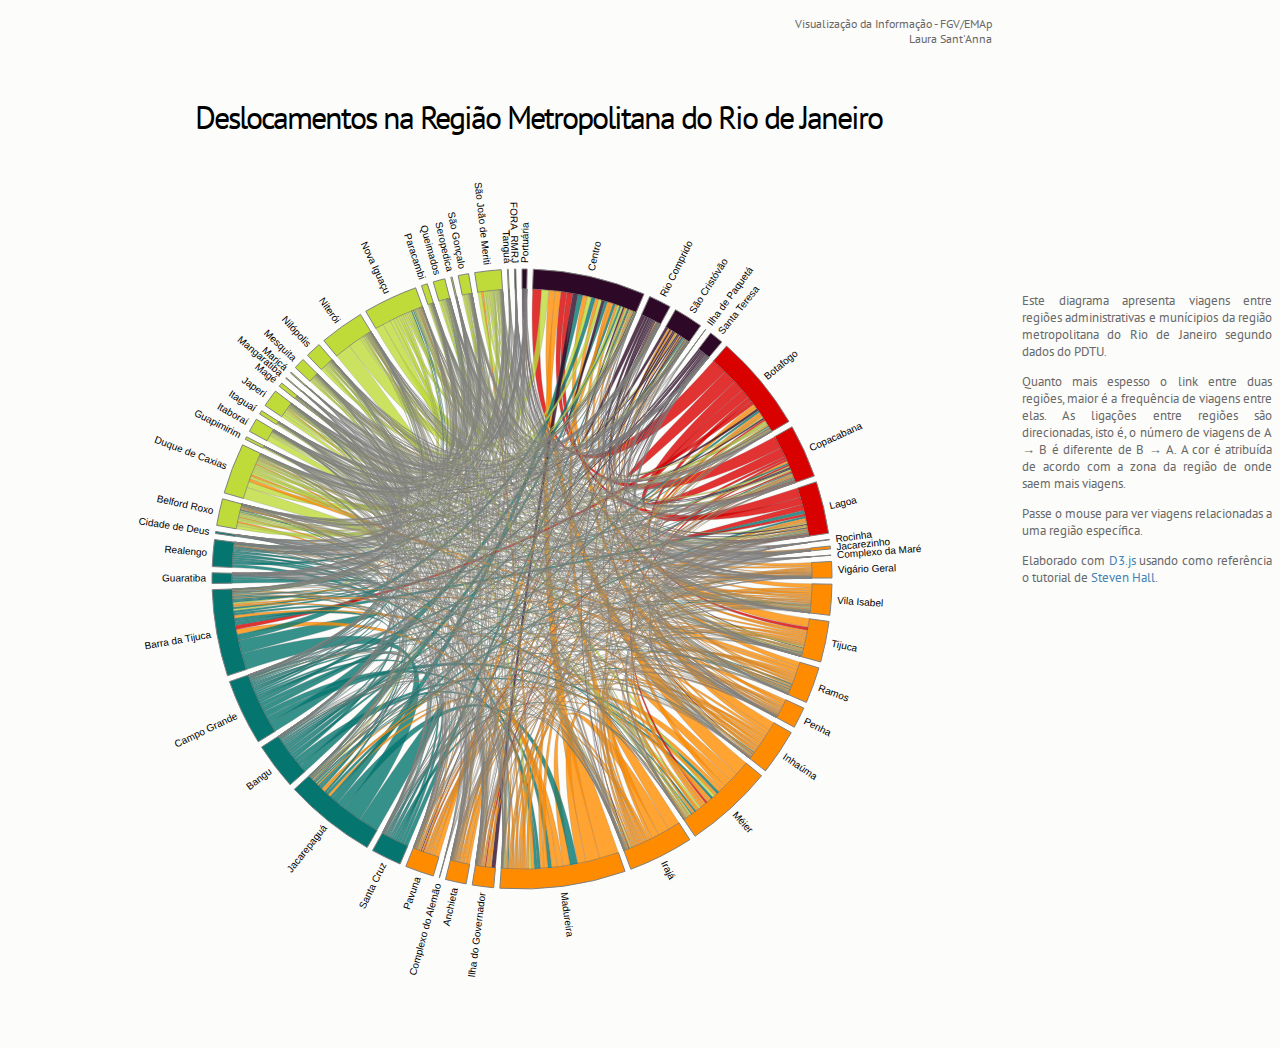
==== trabviz/chord.html @ 33a81464 "arquivos chord e heatmap finais" ====
<!DOCTYPE html>
<html>
  <head>
    <meta charset="utf-8">
    <meta name="viewport" content="width=device-width, initial-scale=1">
    <link rel="shortcut icon" href="../common/delimited-favicon-v4.ico">
    <title>Chord - Deslocamentos na RMRJ</title>
    <style>
    @import url(style.css);
      #tooltip {
        color: white;
        opacity: .9;
        background: #333;
        padding: 5px;
        border: 1px solid lightgrey;
        border-radius: 5px;
        position: absolute;
        z-index: 10;
        visibility: hidden;
        white-space: nowrap;
        pointer-events: none;
      }
      #circle circle {
        fill: none;
        pointer-events: all;
      }
      path.group {
        fill-opacity: .8;
      }
      path.chord {
        fill-opacity: .8;
        stroke: #000;
        stroke-width: .25px;
      }
      #circle:hover path.fade {
        display: none;
      }
    </style>
    <script type="text/javascript">
    </script>
      </head>
  <header align="right" style=" margin-left: 60px;  font-size:12px; color:DimGray"> Visualização da Informação - FGV/EMAp</header>
  <header align="right" style="margin-left: 60px;  font-size:12px; color:DimGray"> Laura Sant'Anna</header>

<h1 style="margin-top:50px; margin-right: -100px; width: 850px; height: 80px"> Deslocamentos na Região Metropolitana do Rio de Janeiro</h1>

<aside style="margin-top:100px; margin-right: -280px; width: 250px; color:DimGray">

<p align="justify">Este diagrama apresenta viagens entre regiões administrativas e munícipios da região metropolitana do Rio de Janeiro segundo dados do PDTU. </p>

<p align="justify"> Quanto mais espesso o link entre duas regiões, maior é a frequência de viagens entre elas. As ligações entre regiões são direcionadas, isto é, o número de viagens de A → B é diferente de B → A. A cor é atribuída de acordo com a zona da região de onde saem mais viagens. </p>

<p align="justify"> Passe o mouse para ver viagens relacionadas a uma região específica. </p>

<p align="justify">Elaborado com <a href="http://d3js.org/">D3.js</a> usando como referência o tutorial de <a href="http://www.delimited.io/blog/2013/12/8/chord-diagrams-in-d3">Steven Hall</a>. </aside>
  <body>
    
    <div id="tooltip"></div>
    <script src="lib/d3.js"></script>
    <script src="lib/queue.js"></script>
    <script src="lib/underscore.js"></script>
    <script src="js/mapper.js"></script>
    <section>
    <script>
      //*******************************************************************
      //  CREATE MATRIX AND MAP
      //*******************************************************************
      queue()
        .defer(d3.json, 'matriz_regioes.json')
        .defer(d3.csv, 'regioes.csv')
        .await(function(err, matrix, mmap) { 
          if (err) console.log(err);
          _.each(mmap, function (d, i) { d.id=i; d.data=d.color })
          drawChords(matrix, mmap);
        });
      //*******************************************************************
      //  DRAW THE CHORD DIAGRAM
      //*******************************************************************
      function drawChords (matrix, mmap) {
        var w = 980, h = 800, r1 = h / 2, r0 = r1 - 110;

        var chord = d3.layout.chord()
            .padding(.02)
            .sortSubgroups(d3.descending)
            .sortChords(d3.descending);

        var arc = d3.svg.arc()
            .innerRadius(r0)
            .outerRadius(r0 + 20);

        var svg = d3.select("body").append("svg:svg")
            .attr("width", w)
            .attr("height", h)
          .append("svg:g")
            .attr("id", "circle")
            .attr("transform", "translate(" + w / 2 + "," + h / 2 + ")");

            svg.append("circle")
                .attr("r", r0 + 20);

        var rdr = chordRdr(matrix, mmap);
        chord.matrix(matrix);

        var g = svg.selectAll("g.group")
            .data(chord.groups())
          .enter().append("svg:g")
            .attr("class", "group")
            .on("mouseover", mouseover)
            .on("mouseout", function (d) { d3.select("#tooltip").style("visibility", "hidden") });

        g.append("svg:path")
            .style("stroke", "grey")
            .style("fill", function(d) { return rdr(d).gdata; })
            .attr("d", arc);

        g.append("svg:text")
            .each(function(d) { d.angle = (d.startAngle + d.endAngle) / 2; })
            .attr("dy", ".35em")
            .style("font-family", "helvetica")
            .style("font-size", "10px")
            .attr("text-anchor", function(d) { return d.angle > Math.PI ? "end" : null; })
            .attr("transform", function(d) {
              return "rotate(" + (d.angle * 180 / Math.PI - 90) + ")"
                  + "translate(" + (r0 + 26) + ")"
                  + (d.angle > Math.PI ? "rotate(180)" : "");
            })
            .text(function(d) { return rdr(d).gname; });

          var chordPaths = svg.selectAll("path.chord")
                .data(chord.chords())
              .enter().append("svg:path")
                .attr("class", "chord")
                .style("stroke", "grey")
                .style("fill", function(d) { return _.where(mmap, {id: d.source.index })[0].data;; })
                .attr("d", d3.svg.chord().radius(r0))
                .on("mouseover", function (d) {
                  d3.select("#tooltip")
                    .style("visibility", "visible")
                    .html(chordTip(rdr(d)))
                    .style("top", function () { return (d3.event.pageY - 100)+"px"})
                    .style("left", function () { return (d3.event.pageX - 100)+"px";})
                })
                .on("mouseout", function (d) { d3.select("#tooltip").style("visibility", "hidden") });

          function chordTip (d) {
            var p = d3.format(".1%"), q = d3.format(",.2r")
            return d.sname + " → " + d.tname
              + ": " + Math.round(d.svalue) + "<br/>"
              + d.tname + " → " + d.sname
              + ": " + Math.round(d.tvalue) + "<br/>";
          }

          function groupTip (d) {
            var p = d3.format(".1%"), q = d3.format(",.2r")
            return d.gname + " : " + Math.round(d.gvalue) + "<br/>";
            }

          function mouseover(d, i) {
            d3.select("#tooltip")
              .style("visibility", "visible")
              .style("font-size", "12px")
              .html(groupTip(rdr(d)))
              .style("top", function () { return (d3.event.pageY - 80)+"px"})
              .style("left", function () { return (d3.event.pageX - 130)+"px";})

            chordPaths.classed("fade", function(p) {
              return p.source.index != i
                  && p.target.index != i;
            });
          }
      }
    </script>


</section>
</body>

</html>
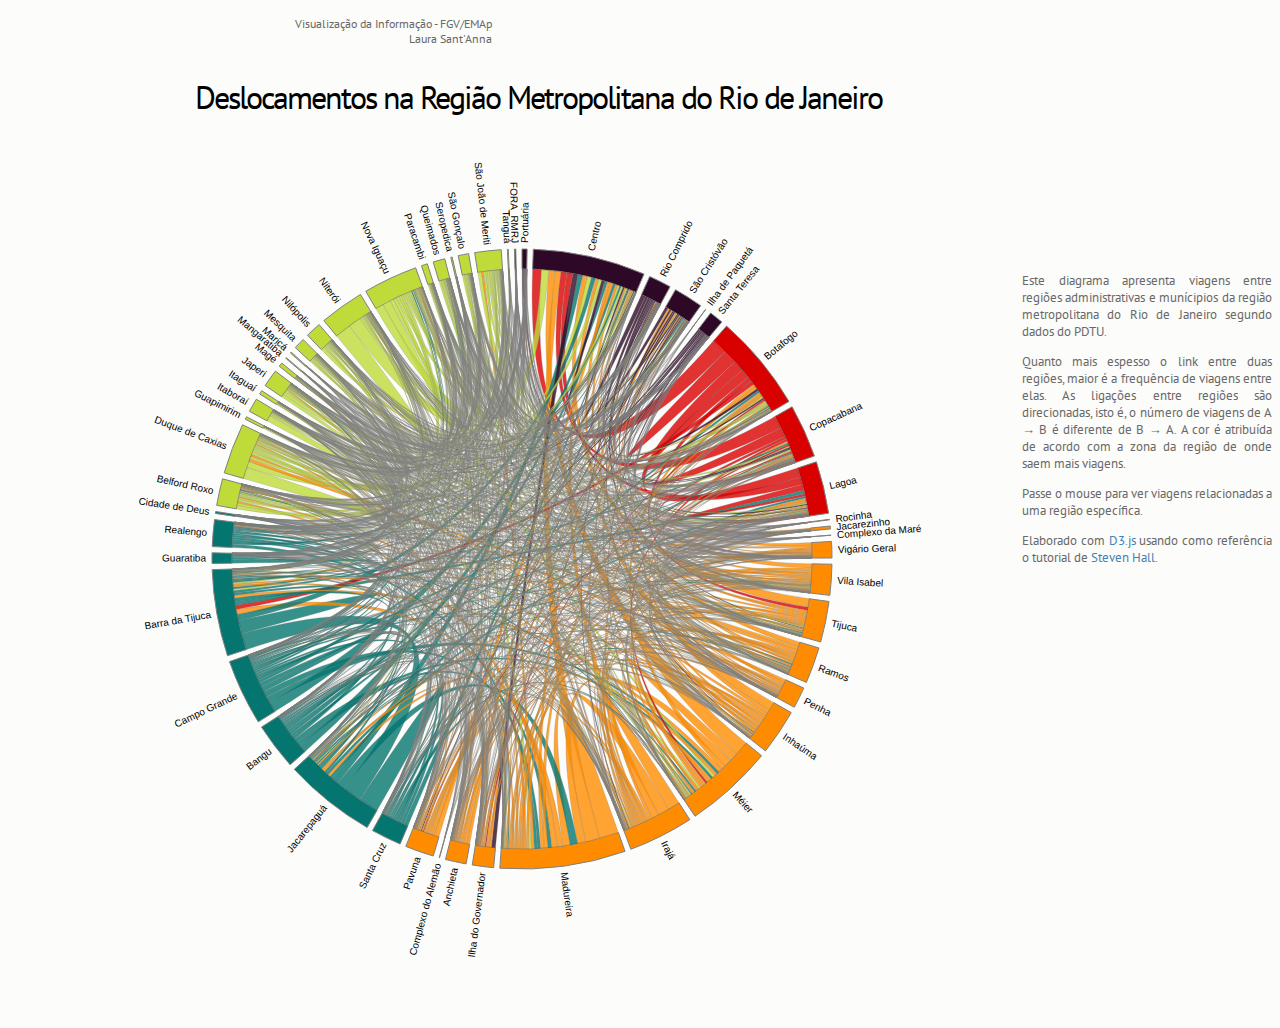
==== commit 78bf48b6: "ajustes" ====
--- a/trabviz/chord.html
+++ b/trabviz/chord.html
@@ -42,7 +42,7 @@
   <header align="right" style=" margin-left: 60px;  font-size:12px; color:DimGray"> Visualização da Informação - FGV/EMAp</header>
   <header align="right" style="margin-left: 60px;  font-size:12px; color:DimGray"> Laura Sant'Anna</header>
 
-<h1 style="margin-top:50px; margin-right: -100px; width: 850px; height: 80px"> Deslocamentos na Região Metropolitana do Rio de Janeiro</h1>
+<h1 style="margin-top:30px; margin-right: -100px; width: 850px; height: 80px"> Deslocamentos na Região Metropolitana do Rio de Janeiro</h1>
 
 <aside style="margin-top:100px; margin-right: -280px; width: 250px; color:DimGray">
 
@@ -62,9 +62,7 @@
     <script src="js/mapper.js"></script>
     <section>
     <script>
-      //*******************************************************************
-      //  CREATE MATRIX AND MAP
-      //*******************************************************************
+     // cria a matriz e mapeia os chords
       queue()
         .defer(d3.json, 'matriz_regioes.json')
         .defer(d3.csv, 'regioes.csv')
@@ -73,9 +71,7 @@
           _.each(mmap, function (d, i) { d.id=i; d.data=d.color })
           drawChords(matrix, mmap);
         });
-      //*******************************************************************
-      //  DRAW THE CHORD DIAGRAM
-      //*******************************************************************
+      // desenha o chord diagram
       function drawChords (matrix, mmap) {
         var w = 980, h = 800, r1 = h / 2, r0 = r1 - 110;
 
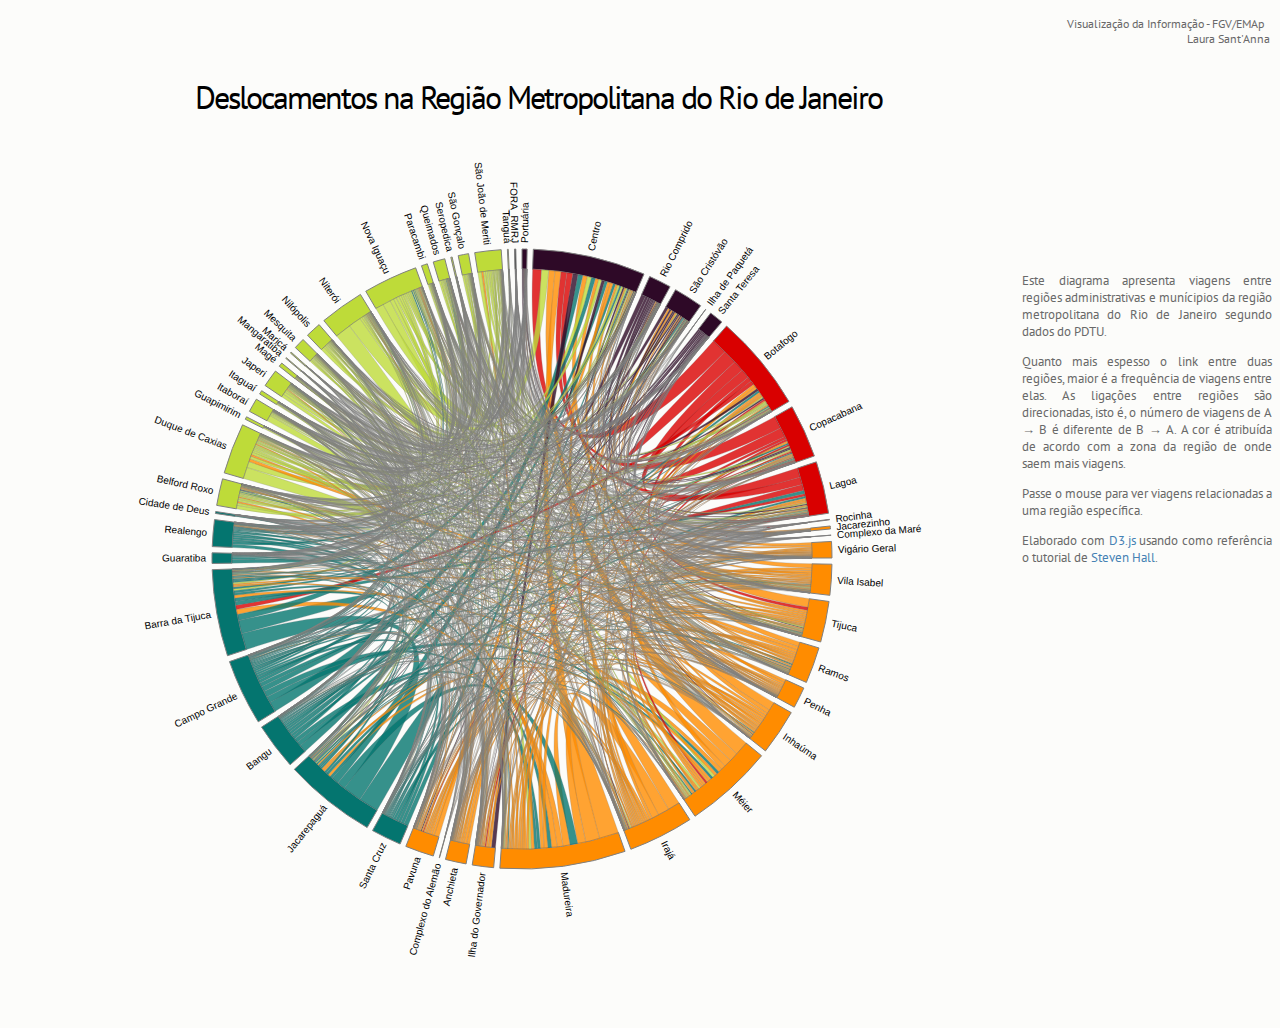
==== commit 6aa58893: "no message" ====
--- a/trabviz/chord.html
+++ b/trabviz/chord.html
@@ -2,8 +2,6 @@
 <html>
   <head>
     <meta charset="utf-8">
-    <meta name="viewport" content="width=device-width, initial-scale=1">
-    <link rel="shortcut icon" href="../common/delimited-favicon-v4.ico">
     <title>Chord - Deslocamentos na RMRJ</title>
     <style>
     @import url(style.css);
@@ -39,8 +37,8 @@
     <script type="text/javascript">
     </script>
       </head>
-  <header align="right" style=" margin-left: 60px;  font-size:12px; color:DimGray"> Visualização da Informação - FGV/EMAp</header>
-  <header align="right" style="margin-left: 60px;  font-size:12px; color:DimGray"> Laura Sant'Anna</header>
+  <header style=" margin-left: 1035px;  font-size:12px; color:DimGray"> Visualização da Informação - FGV/EMAp</header>
+  <header style="margin-left: 1155px;  font-size:12px; color:DimGray"> Laura Sant'Anna</header>
 
 <h1 style="margin-top:30px; margin-right: -100px; width: 850px; height: 80px"> Deslocamentos na Região Metropolitana do Rio de Janeiro</h1>
 
@@ -114,6 +112,7 @@
             .attr("dy", ".35em")
             .style("font-family", "helvetica")
             .style("font-size", "10px")
+            .style("font-color", "DimGray")
             .attr("text-anchor", function(d) { return d.angle > Math.PI ? "end" : null; })
             .attr("transform", function(d) {
               return "rotate(" + (d.angle * 180 / Math.PI - 90) + ")"
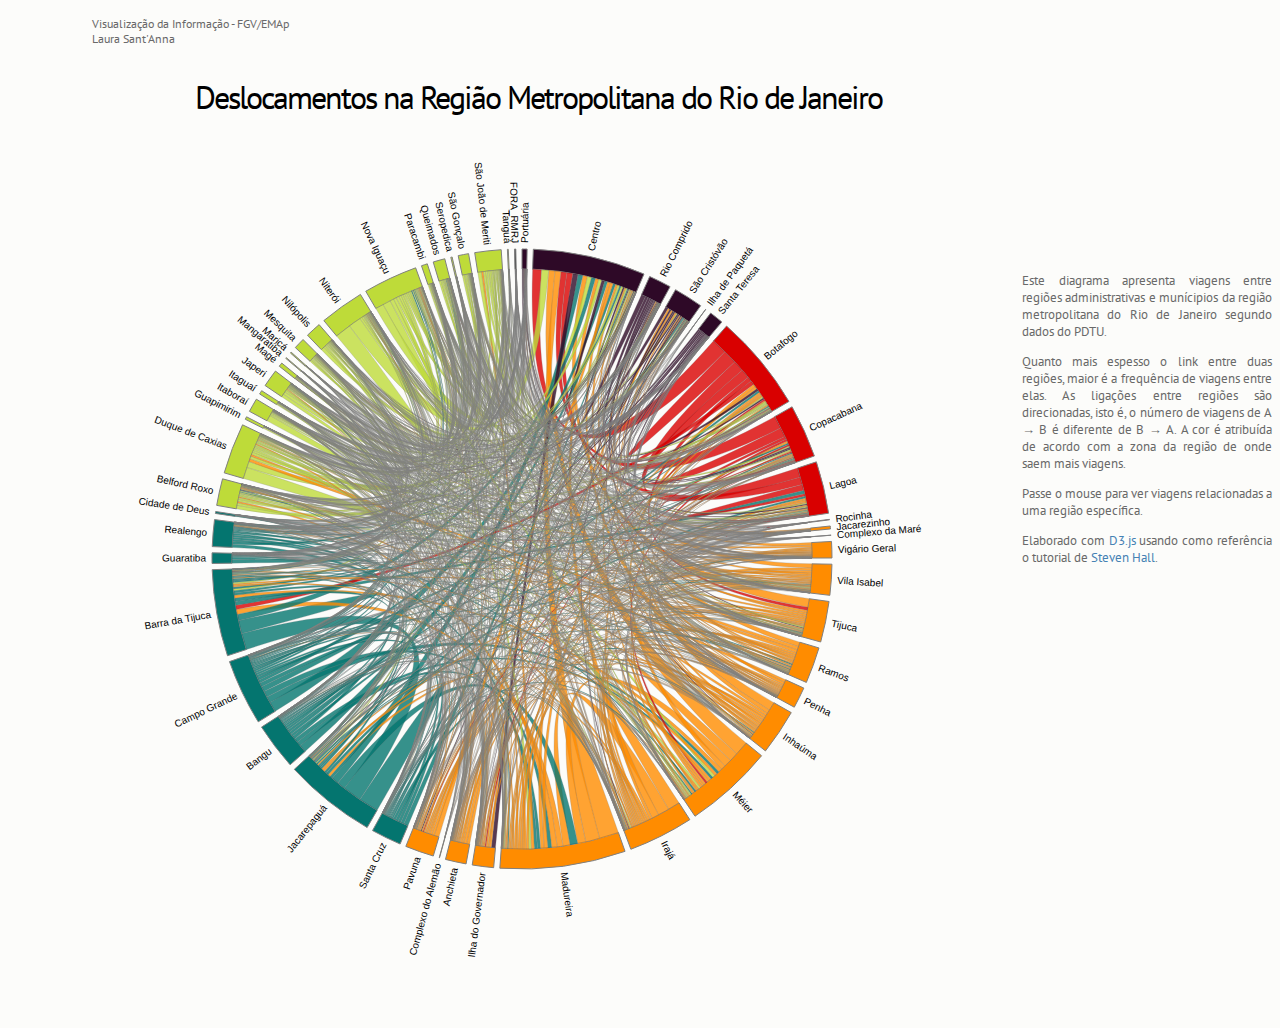
==== commit 949c1592: "Revert "no message"" ====
--- a/trabviz/chord.html
+++ b/trabviz/chord.html
@@ -2,6 +2,8 @@
 <html>
   <head>
     <meta charset="utf-8">
+    <meta name="viewport" content="width=device-width, initial-scale=1">
+    <link rel="shortcut icon" href="../common/delimited-favicon-v4.ico">
     <title>Chord - Deslocamentos na RMRJ</title>
     <style>
     @import url(style.css);
@@ -37,8 +39,8 @@
     <script type="text/javascript">
     </script>
       </head>
-  <header style=" margin-left: 1035px;  font-size:12px; color:DimGray"> Visualização da Informação - FGV/EMAp</header>
-  <header style="margin-left: 1155px;  font-size:12px; color:DimGray"> Laura Sant'Anna</header>
+  <header style=" margin-left: 60px;  font-size:12px; color:DimGray"> Visualização da Informação - FGV/EMAp</header>
+  <header style="margin-left: 60px;  font-size:12px; color:DimGray"> Laura Sant'Anna</header>
 
 <h1 style="margin-top:30px; margin-right: -100px; width: 850px; height: 80px"> Deslocamentos na Região Metropolitana do Rio de Janeiro</h1>
 
@@ -112,7 +114,6 @@
             .attr("dy", ".35em")
             .style("font-family", "helvetica")
             .style("font-size", "10px")
-            .style("font-color", "DimGray")
             .attr("text-anchor", function(d) { return d.angle > Math.PI ? "end" : null; })
             .attr("transform", function(d) {
               return "rotate(" + (d.angle * 180 / Math.PI - 90) + ")"
